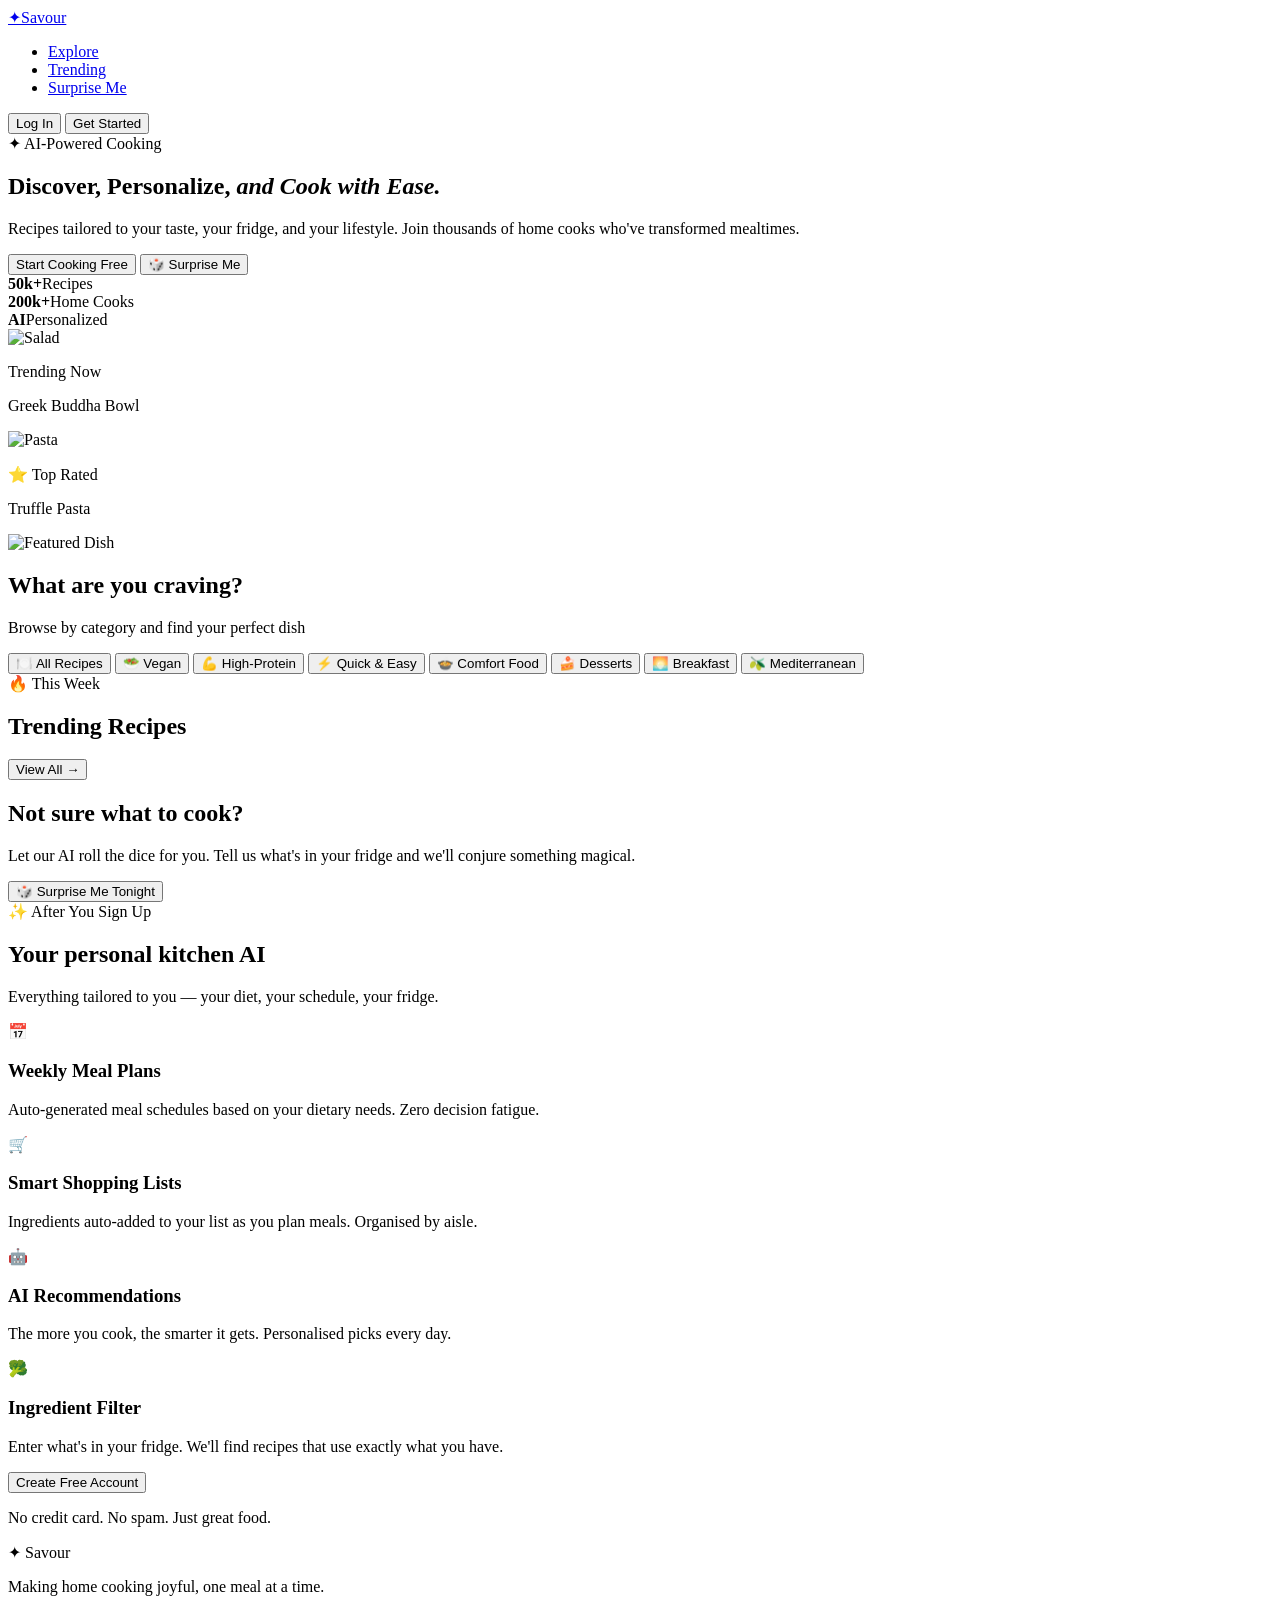
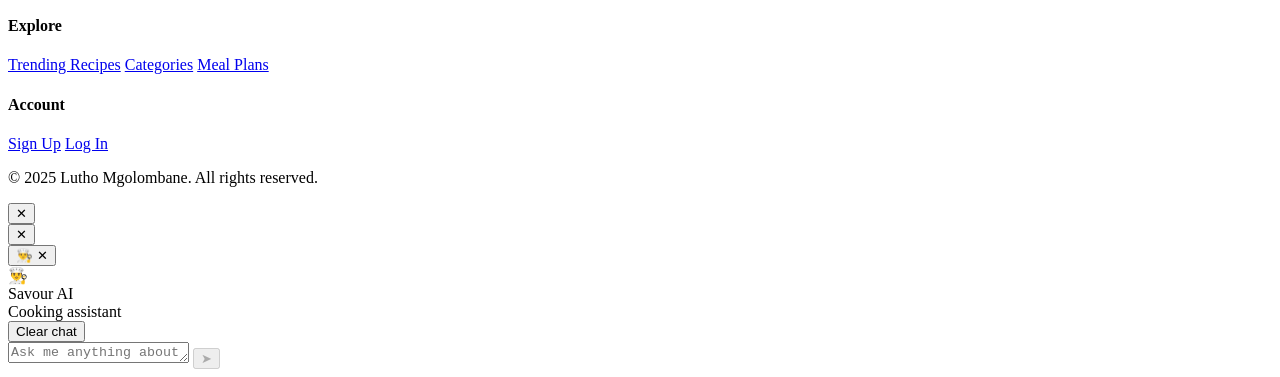
==== index.html @ 3aca1711 "init boilerplate for recipe app" ====
<!DOCTYPE html>
<html lang="en">
<head>
  <meta charset="UTF-8" />
  <meta name="viewport" content="width=device-width, initial-scale=1.0"/>
  <title>Savour — Discover, Personalize & Cook</title>

  <!--
    LOAD ORDER — CSS
    Rule: most general → most specific.
    base.css has variables & reset that EVERYTHING else depends on.
    If layout.css loaded before base.css, the var(--cream) references
    wouldn't resolve and the whole design would collapse.
  -->
  <link rel="stylesheet" href="css/base.css" />
  <link rel="stylesheet" href="css/layout.css" />
  <link rel="stylesheet" href="css/components.css" />
  <link rel="stylesheet" href="css/modal.css" />
  <link rel="stylesheet" href="css/chat.css" />
  <link href="https://fonts.googleapis.com/css2?family=Playfair+Display:ital,wght@0,400;0,700;1,400&family=DM+Sans:wght@300;400;500;600&display=swap" rel="stylesheet"/>
</head>
<body>

  <!-- navbar.js owns all behaviour for this block -->
  <nav class="navbar" id="navbar">
    <div class="nav-inner">
      <a href="#" class="logo"><span class="logo-icon">✦</span>Savour</a>
      <ul class="nav-links">
        <li><a href="#categories">Explore</a></li>
        <li><a href="#trending">Trending</a></li>
        <li><a href="#surprise">Surprise Me</a></li>
      </ul>
      <div class="nav-actions">
        <button class="btn-ghost" id="navLoginBtn">Log In</button>
        <button class="btn-primary" id="navSignupBtn">Get Started</button>
      </div>
    </div>
  </nav>

  <!-- Static HTML — app.js wires the button IDs -->
  <section class="hero">
    <div class="hero-content">
      <div class="hero-badge">✦ AI-Powered Cooking</div>
      <h1 class="hero-title">
        Discover, Personalize,
        <em>and Cook with Ease.</em>
      </h1>
      <p class="hero-subtitle">
        Recipes tailored to your taste, your fridge, and your lifestyle.
        Join thousands of home cooks who've transformed mealtimes.
      </p>
      <div class="hero-actions">
        <button class="btn-primary btn-large" id="heroSignupBtn">Start Cooking Free</button>
        <button class="btn-ghost btn-large" id="heroSurpriseBtn">
          <span class="btn-icon">🎲</span> Surprise Me
        </button>
      </div>
      <div class="hero-stats">
        <div class="stat"><strong>50k+</strong><span>Recipes</span></div>
        <div class="stat-divider"></div>
        <div class="stat"><strong>200k+</strong><span>Home Cooks</span></div>
        <div class="stat-divider"></div>
        <div class="stat"><strong>AI</strong><span>Personalized</span></div>
      </div>
    </div>
    <div class="hero-image-panel">
      <div class="floating-card card-1">
        <img src="https://images.unsplash.com/photo-1546069901-ba9599a7e63c?w=120&q=80" alt="Salad"/>
        <div><p class="card-label">Trending Now</p><p class="card-name">Greek Buddha Bowl</p></div>
      </div>
      <div class="floating-card card-2">
        <img src="https://images.unsplash.com/photo-1565958011703-44f9829ba187?w=120&q=80" alt="Pasta"/>
        <div><p class="card-label">⭐ Top Rated</p><p class="card-name">Truffle Pasta</p></div>
      </div>
      <div class="hero-main-img">
        <img src="https://images.unsplash.com/photo-1504674900247-0877df9cc836?w=600&q=80" alt="Featured Dish"/>
      </div>
    </div>
  </section>

  <!--
    CATEGORIES
    Pills are static HTML — recipes.js reads data-category
    and handles the active state + filtering.
  -->
  <section class="categories" id="categories">
    <div class="container">
      <div class="section-header">
        <h2>What are you craving?</h2>
        <p>Browse by category and find your perfect dish</p>
      </div>
      <div class="category-grid">
        <button class="category-pill active" data-category="all"><span class="cat-icon">🍽️</span> All Recipes</button>
        <button class="category-pill" data-category="vegan"><span class="cat-icon">🥗</span> Vegan</button>
        <button class="category-pill" data-category="high-protein"><span class="cat-icon">💪</span> High-Protein</button>
        <button class="category-pill" data-category="quick"><span class="cat-icon">⚡</span> Quick & Easy</button>
        <button class="category-pill" data-category="comfort"><span class="cat-icon">🍲</span> Comfort Food</button>
        <button class="category-pill" data-category="dessert"><span class="cat-icon">🍰</span> Desserts</button>
        <button class="category-pill" data-category="breakfast"><span class="cat-icon">🌅</span> Breakfast</button>
        <button class="category-pill" data-category="mediterranean"><span class="cat-icon">🫒</span> Mediterranean</button>
      </div>
    </div>
  </section>

  <!--
    RECIPE GRID — empty container, recipes.js fills it.
    HTML provides the "slot". JS provides the content.
    This separation means you can swap the data source
    (mock → API) without touching the HTML at all.
  -->
  <section class="trending" id="trending">
    <div class="container">
      <div class="section-header">
        <div>
          <span class="section-label">🔥 This Week</span>
          <h2>Trending Recipes</h2>
        </div>
        <button class="btn-ghost" id="viewAllBtn">View All →</button>
      </div>
      <div class="recipe-grid" id="recipeGrid"></div>
    </div>
  </section>

  <!-- surprise.js owns this section -->
  <section class="surprise-section" id="surprise">
    <div class="surprise-inner">
      <div class="surprise-content">
        <h2>Not sure what to cook?</h2>
        <p>Let our AI roll the dice for you. Tell us what's in your fridge and we'll conjure something magical.</p>
        <button class="btn-primary btn-large" id="surpriseMeBtn">🎲 Surprise Me Tonight</button>
      </div>
      <div class="surprise-result" id="surpriseResult" style="display:none;">
        <div class="surprise-card" id="surpriseCard"></div>
      </div>
    </div>
  </section>

  <!-- Static content — no JS needed -->
  <section class="features-teaser">
    <div class="container">
      <div class="section-header centered">
        <span class="section-label">✨ After You Sign Up</span>
        <h2>Your personal kitchen AI</h2>
        <p>Everything tailored to you — your diet, your schedule, your fridge.</p>
      </div>
      <div class="features-grid">
        <div class="feature-card">
          <div class="feature-icon">📅</div>
          <h3>Weekly Meal Plans</h3>
          <p>Auto-generated meal schedules based on your dietary needs. Zero decision fatigue.</p>
        </div>
        <div class="feature-card">
          <div class="feature-icon">🛒</div>
          <h3>Smart Shopping Lists</h3>
          <p>Ingredients auto-added to your list as you plan meals. Organised by aisle.</p>
        </div>
        <div class="feature-card">
          <div class="feature-icon">🤖</div>
          <h3>AI Recommendations</h3>
          <p>The more you cook, the smarter it gets. Personalised picks every day.</p>
        </div>
        <div class="feature-card">
          <div class="feature-icon">🥦</div>
          <h3>Ingredient Filter</h3>
          <p>Enter what's in your fridge. We'll find recipes that use exactly what you have.</p>
        </div>
      </div>
      <div class="teaser-cta">
        <button class="btn-primary btn-large" id="teaserSignupBtn">Create Free Account</button>
        <p class="cta-subtext">No credit card. No spam. Just great food.</p>
      </div>
    </div>
  </section>

  

  <footer class="footer">
    <div class="container">
      <div class="footer-inner">
        <div class="footer-brand">
          <span class="logo">✦ Savour</span>
          <p>Making home cooking joyful, one meal at a time.</p>
        </div>
        <div class="footer-links">
          <h4>Explore</h4>
          <a href="#">Trending Recipes</a>
          <a href="#">Categories</a>
          <a href="#">Meal Plans</a>
        </div>
        <div class="footer-links">
          <h4>Account</h4>
          <a href="#" id="footerSignupBtn">Sign Up</a>
          <a href="#" id="footerLoginBtn">Log In</a>
        </div>
      </div>
      <div class="footer-bottom">
        <p>© 2025 Lutho Mgolombane. All rights reserved.</p>
      </div>
    </div>
  </footer>

  <!-- Modal shells — modal.js injects content into these -->
  <div class="modal-overlay" id="modalOverlay">
    <div class="modal" id="modal">
      <button class="modal-close" id="modalCloseBtn">✕</button>
      <div id="modalContent"></div>
    </div>
  </div>

  <div class="modal-overlay" id="recipeModalOverlay">
    <div class="modal modal-wide" id="recipeModal">
      <button class="modal-close" id="recipeModalCloseBtn">✕</button>
      <div id="recipeModalContent"></div>
    </div>
  </div>

  <!-- =============================================
    CHAT WIDGET
    Sits outside all sections — it's a floating
    overlay like the modals, not part of the page flow.
    Shell only — chat.js controls all behaviour.
  ============================================= -->
  <button class="chat-trigger" id="chatTrigger" aria-label="Open cooking assistant">
    <span class="icon-open">👨‍🍳</span>
    <span class="icon-close">✕</span>
    <span class="chat-dot"></span>
  </button>

  <div class="chat-panel" id="chatPanel" role="dialog" aria-label="Cooking assistant">
    <div class="chat-header">
      <div class="chat-avatar">👨‍🍳</div>
      <div class="chat-header-info">
        <div class="chat-header-name">Savour AI</div>
        <div class="chat-header-status">Cooking assistant</div>
      </div>
      <button class="chat-clear-btn" id="chatClearBtn">Clear chat</button>
    </div>
    <div class="chat-messages" id="chatMessages"></div>
    <div class="chat-suggestions" id="chatSuggestions"></div>
    <div class="chat-input-area">
      <textarea
        class="chat-input"
        id="chatInput"
        placeholder="Ask me anything about cooking..."
        rows="1"
        aria-label="Message input"
      ></textarea>
      <button class="chat-send-btn" id="chatSendBtn" aria-label="Send message" disabled>➤</button>
    </div>
  </div>

  <!--
    JS LOAD ORDER — read this carefully.

    data.js    → RECIPES array. No dependencies.
    state.js   → AppState object. No dependencies.
    recipes.js → needs RECIPES + AppState
    modal.js   → needs AppState
    surprise.js → needs RECIPES
    navbar.js  → no shared dependencies
    app.js     → calls .init() on ALL of the above. Must be LAST.

    Breaking this order = "X is not defined" errors.
    This is what Webpack/Vite solve automatically with ES Modules.
    We do it manually here so you understand the WHY.
  -->
  <script src="js/data.js"></script>
  <script src="js/state.js"></script>
  <script src="js/recipes.js"></script>
  <script src="js/modal.js"></script>
  <script src="js/surprise.js"></script>
  <script src="js/navbar.js"></script>
  <script src="js/app.js"></script>
  <script src="js/chat.js"></script>

</body>
</html>
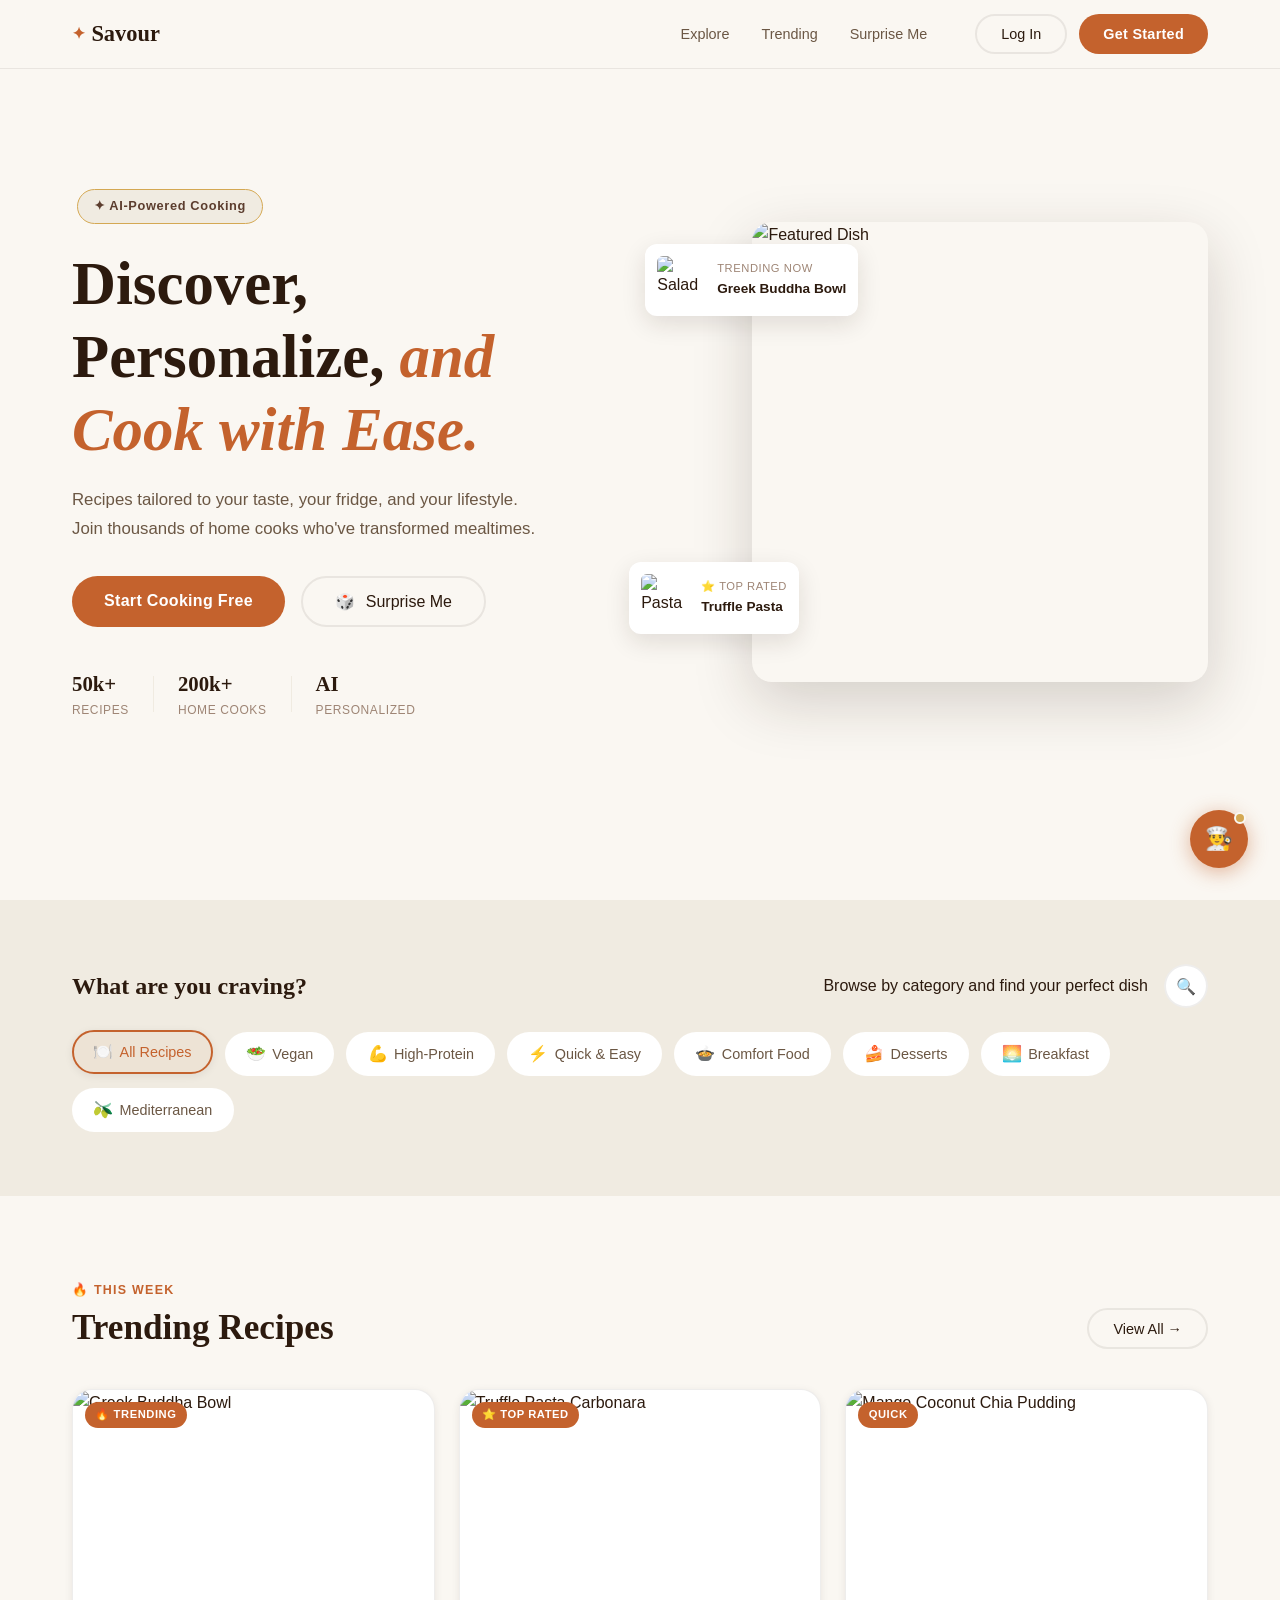
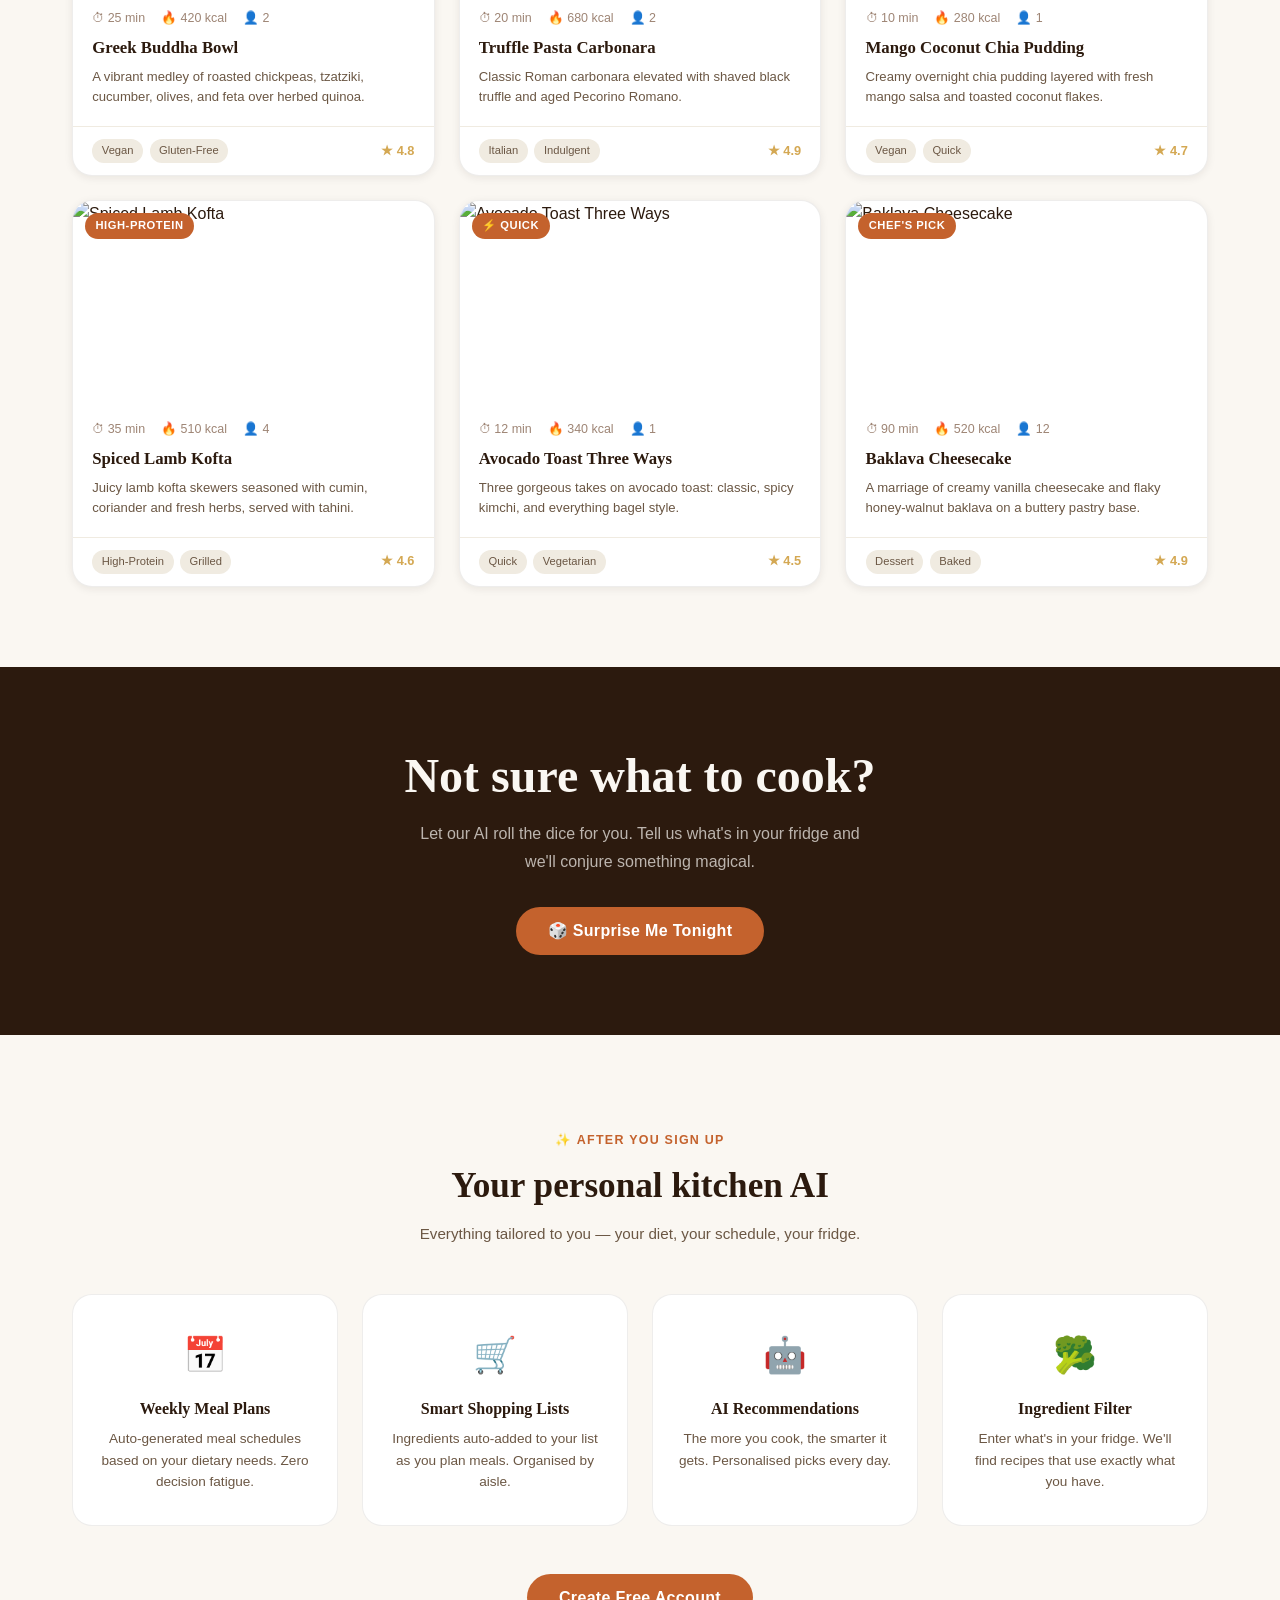
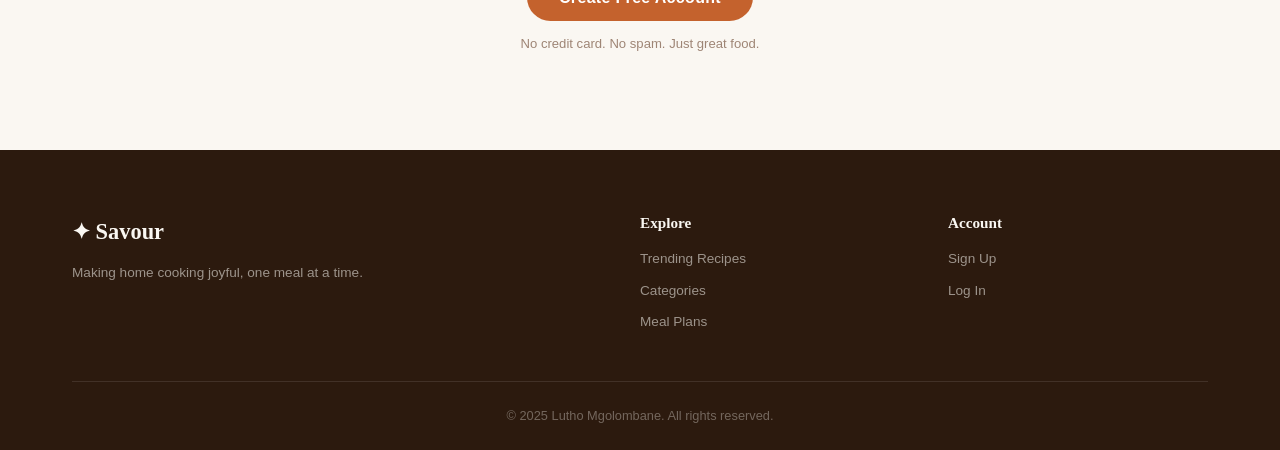
==== commit 8248ffde: "add search button Co-authored-by: Copilot <copilot@github.com>" ====
--- a/index.html
+++ b/index.html
@@ -8,7 +8,19 @@
   <!--
     LOAD ORDER — CSS
     Rule: most general → most specific.
-    base.css has variables & reset that EVERYTHING else depends on.
+    base.css has variables & reset that EVERYTHINGdiv class="search-widget" id="searchWidget">
+            <button class="search-trigger" id="searchTrigger" aria-label="Open search">🔍</button>
+            <div class="search-bar">
+              <input
+                type="text"
+                class="search-input"
+                id="searchInput"
+                placeholder="Search recipes or ingredients..."
+                aria-label="Search recipes"
+              />
+              <button class="search-close" id="searchClose" aria-label="Close search">✕</button>
+            </div>
+          </div> else depends on.
     If layout.css loaded before base.css, the var(--cream) references
     wouldn't resolve and the whole design would collapse.
   -->
@@ -84,11 +96,28 @@
     and handles the active state + filtering.
   -->
   <section class="categories" id="categories">
-    <div class="container">
-      <div class="section-header">
+      <div class="container">
+      <div class="categories-header">
         <h2>What are you craving?</h2>
-        <p>Browse by category and find your perfect dish</p>
-      </div>
+        <div class="categories-header-bottom">
+          <p>Browse by category and find your perfect dish</p>
+          <div class="search-widget" id="searchWidget">
+            <button class="search-trigger" id="searchTrigger" aria-label="Open search">🔍</button>
+            <div class="search-bar">
+              <input
+                type="text"
+                class="search-input"
+                id="searchInput"
+                placeholder="Search recipes or ingredients..."
+                aria-label="Search recipes"
+              />
+              <button class="search-close" id="searchClose" aria-label="Close search">✕</button>
+            </div>
+          </div>
+        </div>
+      </div>
+
+
       <div class="category-grid">
         <button class="category-pill active" data-category="all"><span class="cat-icon">🍽️</span> All Recipes</button>
         <button class="category-pill" data-category="vegan"><span class="cat-icon">🥗</span> Vegan</button>
@@ -270,8 +299,8 @@
   <script src="js/modal.js"></script>
   <script src="js/surprise.js"></script>
   <script src="js/navbar.js"></script>
+  <script src="js/chat.js"></script>
   <script src="js/app.js"></script>
-  <script src="js/chat.js"></script>
 
 </body>
 </html>
--- a/css/base.css
+++ b/css/base.css
@@ -0,0 +1,212 @@
+/*
+  base.css
+  --------
+  WHAT BELONGS HERE: Things with zero layout knowledge.
+  This file answers: "What does the site look like at the
+  atom level?" — colours, fonts, spacing scale, buttons.
+
+  WHAT DOES NOT BELONG HERE: Anything that knows about
+  sections, grids, or page structure. That lives in layout.css.
+
+  WHY THIS MATTERS: If a designer changes the brand colour,
+  they touch ONE file — this one. Nothing else.
+*/
+
+/* ---- DESIGN TOKENS ---- */
+:root {
+  /* Colours */
+  --cream:              #FAF7F2;
+  --cream-dark:         #F0EBE1;
+  --brown-deep:         #2C1A0E;
+  --brown-mid:          #5C3D2E;
+  --olive:              #4A5240;
+  --olive-light:        #7A8C6E;
+  --terracotta:         #C4622D;
+  --terracotta-light:   #E8845A;
+  --gold:               #D4A853;
+  --white:              #FFFFFF;
+
+  /* Semantic colour aliases — use these in components,
+     not the raw values above. This way if --cream changes,
+     all backgrounds update automatically. */
+  --color-bg:           var(--cream);
+  --color-bg-raised:    var(--white);
+  --color-bg-sunken:    var(--cream-dark);
+  --color-text:         var(--brown-deep);
+  --color-text-secondary: #6B5744;
+  --color-text-muted:   #9E8575;
+  --color-accent:       var(--terracotta);
+  --color-accent-hover: var(--terracotta-light);
+  --color-border:       rgba(44,26,14,0.08);
+
+  /* Typography */
+  --font-display: 'Playfair Display', Georgia, serif;
+  --font-body:    'DM Sans', sans-serif;
+
+  /* Spacing scale — use multiples of 4px */
+  --space-1:  4px;
+  --space-2:  8px;
+  --space-3:  12px;
+  --space-4:  16px;
+  --space-5:  20px;
+  --space-6:  24px;
+  --space-8:  32px;
+  --space-10: 40px;
+  --space-12: 48px;
+  --space-16: 64px;
+
+  /* Border radius */
+  --radius-sm:  6px;
+  --radius-md:  12px;
+  --radius-lg:  20px;
+  --radius-xl:  32px;
+
+  /* Shadows */
+  --shadow-sm:  0 2px 8px rgba(44,26,14,0.08);
+  --shadow-md:  0 8px 24px rgba(44,26,14,0.12);
+  --shadow-lg:  0 20px 60px rgba(44,26,14,0.18);
+
+  /* Transitions */
+  --transition: all 0.3s cubic-bezier(0.4, 0, 0.2, 1);
+
+  /* Layout */
+  --max-width: 1200px;
+  --nav-height: 68px;
+}
+
+/* ---- RESET ----
+   Why? Browsers have different default styles.
+   A reset makes our baseline consistent everywhere.
+   We use a minimal reset — not a nuclear wipe —
+   because some defaults (like <strong> being bold) are fine. */
+*, *::before, *::after {
+  box-sizing: border-box;
+  margin: 0;
+  padding: 0;
+}
+
+html { scroll-behavior: smooth; }
+
+body {
+  font-family: var(--font-body);
+  background: var(--color-bg);
+  color: var(--color-text);
+  line-height: 1.6;
+  overflow-x: hidden;
+}
+
+img { display: block; max-width: 100%; }
+ul  { list-style: none; }
+a   { text-decoration: none; color: inherit; }
+button { cursor: pointer; }
+
+/* ---- TYPOGRAPHY ----
+   We define heading sizes once here.
+   No component should hard-code font-size for headings. */
+h1, h2, h3, h4 {
+  font-family: var(--font-display);
+  line-height: 1.2;
+  color: var(--color-text);
+}
+
+/* ---- SHARED UTILITY CLASSES ---- */
+.container {
+  max-width: var(--max-width);
+  margin: 0 auto;
+  padding: 0 2rem;
+}
+
+/* ---- BUTTONS ----
+   Two variants: primary (dominant CTA) and ghost (secondary).
+   Never put two primary buttons side by side — one must lead.
+   btn-large is a SIZE modifier, not a variant. */
+.btn-primary {
+  background: var(--color-accent);
+  color: var(--white);
+  border: none;
+  border-radius: var(--radius-xl);
+  padding: 0.65rem 1.5rem;
+  font-family: var(--font-body);
+  font-size: 0.9rem;
+  font-weight: 600;
+  transition: var(--transition);
+  letter-spacing: 0.02em;
+}
+
+.btn-primary:hover {
+  background: var(--color-accent-hover);
+  transform: translateY(-2px);
+  box-shadow: 0 8px 20px rgba(196,98,45,0.35);
+}
+
+.btn-ghost {
+  background: transparent;
+  color: var(--color-text);
+  border: 2px solid var(--color-border);
+  border-radius: var(--radius-xl);
+  padding: 0.65rem 1.5rem;
+  font-family: var(--font-body);
+  font-size: 0.9rem;
+  font-weight: 500;
+  transition: var(--transition);
+}
+
+.btn-ghost:hover {
+  border-color: var(--color-accent);
+  color: var(--color-accent);
+  background: rgba(196,98,45,0.05);
+}
+
+.btn-large {
+  padding: 0.9rem 2rem;
+  font-size: 1rem;
+}
+
+.btn-icon { margin-right: 0.4rem; }
+
+/* ---- SECTION HEADER — shared across sections ---- */
+.section-header {
+  display: flex;
+  align-items: flex-end;
+  justify-content: space-between;
+  margin-bottom: 2.5rem;
+}
+
+.section-header.centered {
+  flex-direction: column;
+  align-items: center;
+  text-align: center;
+  gap: 0.5rem;
+}
+
+.section-header h2 {
+  font-size: clamp(1.6rem, 3vw, 2.2rem);
+  color: var(--brown-deep);
+}
+
+.section-header p {
+  color: var(--color-text-secondary);
+  font-size: 0.95rem;
+  margin-top: 0.4rem;
+}
+
+.section-label {
+  display: inline-block;
+  font-size: 0.78rem;
+  font-weight: 600;
+  letter-spacing: 0.1em;
+  text-transform: uppercase;
+  color: var(--color-accent);
+  margin-bottom: 0.4rem;
+}
+
+/* ---- ANIMATIONS ---- */
+@keyframes fadeSlideUp {
+  from { opacity: 0; transform: translateY(20px); }
+  to   { opacity: 1; transform: translateY(0); }
+}
+
+@keyframes float {
+  0%, 100% { transform: translateY(0); }
+  50%       { transform: translateY(-8px); }
+}
--- a/css/layout.css
+++ b/css/layout.css
@@ -0,0 +1,292 @@
+/*
+  layout.css
+  ----------
+  WHAT BELONGS HERE: How sections sit on the page.
+  Positioning, grid structure, spacing between sections,
+  navbar, hero, footer — the skeleton of the page.
+
+  WHAT DOES NOT BELONG HERE: Individual component styles
+  (recipe cards, pills, feature cards). Those live in components.css.
+
+  ANALOGY: If base.css is the paint and furniture,
+  layout.css is the architecture — walls and rooms.
+*/
+
+/* ---- NAVBAR ---- */
+.navbar {
+  position: fixed;
+  top: 0; left: 0; right: 0;
+  z-index: 100;
+  background: rgba(250,247,242,0.92);
+  backdrop-filter: blur(12px);
+  -webkit-backdrop-filter: blur(12px);
+  border-bottom: 1px solid var(--color-border);
+  transition: var(--transition);
+}
+
+.navbar.scrolled {
+  box-shadow: var(--shadow-sm);
+}
+
+.nav-inner {
+  max-width: var(--max-width);
+  margin: 0 auto;
+  padding: 0 2rem;
+  height: var(--nav-height);
+  display: flex;
+  align-items: center;
+  gap: 2rem;
+}
+
+.logo {
+  font-family: var(--font-display);
+  font-size: 1.4rem;
+  font-weight: 700;
+  color: var(--brown-deep);
+  display: flex;
+  align-items: center;
+  gap: 0.4rem;
+}
+
+.logo-icon { color: var(--color-accent); font-size: 1rem; }
+
+.nav-links {
+  display: flex;
+  gap: 2rem;
+  margin-left: auto;
+}
+
+.nav-links a {
+  font-size: 0.9rem;
+  font-weight: 500;
+  color: var(--color-text-secondary);
+  transition: var(--transition);
+}
+
+.nav-links a:hover { color: var(--color-accent); }
+
+.nav-actions {
+  display: flex;
+  gap: 0.75rem;
+  margin-left: 1rem;
+}
+
+/* ---- HERO ---- */
+.hero {
+  min-height: 100vh;
+  padding-top: var(--nav-height);
+  display: grid;
+  grid-template-columns: 1fr 1fr;
+  align-items: center;
+  gap: 4rem;
+  max-width: var(--max-width);
+  margin: 0 auto;
+  padding-left: 2rem;
+  padding-right: 2rem;
+  padding-bottom: 4rem;
+}
+
+.hero-badge {
+  display: inline-flex;
+  align-items: center;
+  margin: 5px;
+  gap: 0.4rem;
+  background: var(--cream-dark);
+  border: 1px solid var(--gold);
+  color: var(--brown-mid);
+  padding: 0.4rem 1rem;
+  border-radius: var(--radius-xl);
+  font-size: 0.8rem;
+  font-weight: 600;
+  letter-spacing: 0.05em;
+  margin-bottom: 1.5rem;
+  animation: fadeSlideUp 0.6s ease forwards;
+}
+
+.hero-title {
+  font-size: clamp(2.2rem, 5vw, 3.8rem);
+  color: var(--brown-deep);
+  margin-bottom: 1.2rem;
+  animation: fadeSlideUp 0.7s ease forwards;
+}
+
+.hero-title em {
+  font-style: italic;
+  color: var(--color-accent);
+}
+
+.hero-subtitle {
+  font-size: 1.05rem;
+  color: var(--color-text-secondary);
+  line-height: 1.7;
+  max-width: 480px;
+  margin-bottom: 2rem;
+  animation: fadeSlideUp 0.8s ease forwards;
+}
+
+.hero-actions {
+  display: flex;
+  gap: 1rem;
+  flex-wrap: wrap;
+  margin-bottom: 2.5rem;
+  animation: fadeSlideUp 0.9s ease forwards;
+}
+
+.hero-stats {
+  display: flex;
+  align-items: center;
+  gap: 1.5rem;
+  animation: fadeSlideUp 1s ease forwards;
+}
+
+.stat { display: flex; flex-direction: column; }
+.stat strong {
+  font-size: 1.3rem;
+  font-weight: 700;
+  font-family: var(--font-display);
+  color: var(--brown-deep);
+}
+.stat span {
+  font-size: 0.75rem;
+  color: var(--color-text-muted);
+  text-transform: uppercase;
+  letter-spacing: 0.05em;
+}
+.stat-divider { width: 1px; height: 36px; background: var(--cream-dark); }
+
+/* ---- HERO IMAGE PANEL ---- */
+.hero-image-panel {
+  position: relative;
+  height: 520px;
+  animation: fadeSlideUp 0.8s ease forwards;
+}
+
+.hero-main-img {
+  position: absolute;
+  right: 0; top: 50%;
+  transform: translateY(-50%);
+  width: 85%;
+  height: 460px;
+  border-radius: var(--radius-lg);
+  overflow: hidden;
+  box-shadow: var(--shadow-lg);
+}
+
+.hero-main-img img {
+  width: 100%; height: 100%;
+  object-fit: cover;
+  transition: transform 0.6s ease;
+}
+
+.hero-main-img:hover img { transform: scale(1.03); }
+
+.floating-card {
+  position: absolute;
+  z-index: 10;
+  background: var(--white);
+  border-radius: var(--radius-md);
+  padding: 0.75rem;
+  display: flex;
+  align-items: center;
+  gap: 0.75rem;
+  box-shadow: var(--shadow-md);
+}
+
+.floating-card img { width: 48px; height: 48px; border-radius: var(--radius-sm); object-fit: cover; }
+.card-label { font-size: 0.7rem; color: var(--color-text-muted); text-transform: uppercase; letter-spacing: 0.05em; }
+.card-name  { font-size: 0.85rem; font-weight: 600; color: var(--brown-deep); }
+
+.card-1 { top: 10%; left: -5%; animation: float 4s ease-in-out infinite; }
+.card-2 { bottom: 15%; left: -8%; animation: float 4s ease-in-out infinite; animation-delay: 1.5s; }
+
+/* ---- CATEGORIES SECTION ---- */
+.categories {
+  background: var(--color-bg-sunken);
+  padding: 4rem 0;
+}
+
+/* ---- TRENDING SECTION ---- */
+.trending { padding: 5rem 0; }
+
+/* ---- SURPRISE SECTION ---- */
+.surprise-section {
+  background: var(--brown-deep);
+  padding: 5rem 2rem;
+}
+
+.surprise-inner {
+  max-width: var(--max-width);
+  margin: 0 auto;
+  display: flex;
+  align-items: center;
+  gap: 4rem;
+}
+
+.surprise-content { flex: 1; }
+
+.surprise-content h2 {
+  font-size: clamp(2rem, 4vw, 3rem);
+  color: var(--cream);
+  margin-bottom: 1rem;
+}
+
+.surprise-content p {
+  color: rgba(250,247,242,0.7);
+  font-size: 1rem;
+  line-height: 1.7;
+  max-width: 440px;
+  margin-bottom: 2rem;
+}
+
+.surprise-result { flex: 1; }
+
+/* ---- FEATURES TEASER SECTION ---- */
+.features-teaser { padding: 6rem 0; background: var(--color-bg); }
+
+.teaser-cta { text-align: center; }
+.cta-subtext { font-size: 0.82rem; color: var(--color-text-muted); margin-top: 0.75rem; }
+
+/* ---- FOOTER ---- */
+.footer {
+  background: var(--brown-deep);
+  padding: 4rem 0 0;
+  color: var(--cream);
+}
+
+.footer-inner {
+  display: grid;
+  grid-template-columns: 2fr 1fr 1fr;
+  gap: 3rem;
+  padding-bottom: 3rem;
+  border-bottom: 1px solid rgba(255,255,255,0.1);
+}
+
+.footer-brand .logo { color: var(--cream); margin-bottom: 0.75rem; display: inline-block; }
+.footer-brand p { font-size: 0.85rem; color: rgba(250,247,242,0.55); line-height: 1.6; }
+
+.footer-links { display: flex; flex-direction: column; gap: 0.6rem; }
+.footer-links h4 { font-size: 0.95rem; margin-bottom: 0.4rem; color: var(--cream); }
+.footer-links a { font-size: 0.85rem; color: rgba(250,247,242,0.55); transition: var(--transition); }
+.footer-links a:hover { color: var(--terracotta-light); }
+
+.footer-bottom { padding: 1.5rem 0; text-align: center; }
+.footer-bottom p { font-size: 0.8rem; color: rgba(250,247,242,0.35); }
+
+/* ---- RESPONSIVE ---- */
+@media (max-width: 1024px) {
+  .hero { grid-template-columns: 1fr; min-height: auto; padding-top: 120px; }
+  .hero-image-panel { height: 360px; }
+  .surprise-inner { flex-direction: column; gap: 2rem; }
+  .footer-inner { grid-template-columns: 1fr 1fr; }
+}
+
+@media (max-width: 768px) {
+  .nav-links { display: none; }
+  .hero-actions { flex-direction: column; }
+  .footer-inner { grid-template-columns: 1fr; gap: 2rem; }
+  .section-header { flex-direction: column; align-items: flex-start; gap: 1rem; }
+}
+
+@media (max-width: 480px) {
+  .hero-title { font-size: 2rem; }
+}
--- a/css/components.css
+++ b/css/components.css
@@ -0,0 +1,398 @@
+/*
+  components.css
+  --------------
+  WHAT BELONGS HERE: Self-contained UI pieces that could
+  theoretically be lifted out and used anywhere on the site.
+
+  A recipe card doesn't care what section it's in.
+  A category pill doesn't care what page it lives on.
+  That independence is what makes something a "component."
+
+  RULE OF THUMB: If you can describe it as a noun
+  ("a card", "a pill", "a badge") — it's a component.
+  If you describe it as a place ("the hero", "the footer") — 
+  it belongs in layout.css.
+*/
+
+/* ---- CATEGORY PILLS ---- */
+.categories-header {
+  display: flex;
+  justify-content: space-between; 
+  align-items: center;
+  margin-bottom: 1.5rem;
+}
+
+.categories-header-bottom {
+  margin-left: auto;
+  display: flex;
+  align-items: center;
+  gap: 1rem;
+}
+
+.category-grid {
+  display: flex;
+  flex-wrap: wrap;
+  gap: 0.75rem;
+}
+
+.category-pill {
+  background: var(--color-bg-raised);
+  border: 2px solid transparent;
+  border-radius: var(--radius-xl);
+  padding: 0.65rem 1.2rem;
+  font-family: var(--font-body);
+  font-size: 0.9rem;
+  font-weight: 500;
+  color: var(--color-text-secondary);
+  transition: var(--transition);
+  display: flex;
+  align-items: center;
+  gap: 0.4rem;
+}
+
+.category-pill:hover,
+.category-pill.active {
+  border-color: var(--color-accent);
+  color: var(--color-accent);
+  background: rgba(196,98,45,0.06);
+  transform: translateY(-2px);
+  box-shadow: var(--shadow-sm);
+}
+
+.cat-icon { font-size: 1rem; }
+
+/* ---- SEARCH WIDGET WRAPPER ----
+   This is what expands. Width transitions from 44px to 280px.
+   overflow:hidden clips the input while it's animating in. */
+.search-widget {
+  position: relative;
+  display: flex;
+  align-items: center;
+  width: 44px;
+  height: 44px;
+  flex-shrink: 0;
+  transition: width 0.35s cubic-bezier(0.4, 0, 0.2, 1);
+  overflow: hidden;
+  border-radius: var(--radius-xl);
+}
+ 
+.search-widget.is-open {
+  width: 280px;
+}
+ 
+/* ---- TRIGGER BUTTON (the circle) ---- */
+.search-trigger {
+  position: absolute;
+  left: 0;
+  width: 44px;
+  height: 44px;
+  border-radius: 50%;
+  border: 2px solid var(--color-border);
+  background: var(--color-bg-raised);
+  font-size: 1rem;
+  display: flex;
+  align-items: center;
+  justify-content: center;
+  cursor: pointer;
+  transition: var(--transition);
+  flex-shrink: 0;
+  z-index: 2;
+ 
+  /* Visible by default */
+  opacity: 1;
+  pointer-events: all;
+}
+ 
+.search-trigger:hover {
+  border-color: var(--color-accent);
+  background: rgba(196,98,45,0.06);
+  transform: scale(1.05);
+}
+ 
+/* When open — hide the trigger icon so it doesn't overlap the input */
+.search-widget.is-open .search-trigger {
+  opacity: 0;
+  pointer-events: none;
+}
+ 
+/* ---- SEARCH BAR (input + close button) ---- */
+.search-bar {
+  position: absolute;
+  left: 0; right: 0;
+  display: flex;
+  align-items: center;
+  background: var(--color-bg-raised);
+  border: 2px solid var(--color-accent);
+  border-radius: var(--radius-xl);
+  padding: 0 0.5rem 0 1rem;
+  height: 44px;
+ 
+  /* Hidden by default — fades in when .is-open is added */
+  opacity: 0;
+  pointer-events: none;
+  transition: opacity 0.2s ease 0s; /* no delay on hide */
+}
+ 
+.search-widget.is-open .search-bar {
+  opacity: 1;
+  pointer-events: all;
+  transition: opacity 0.2s ease 0.2s; /* 0.2s delay — waits for width to expand first */
+}
+ 
+.search-input {
+  flex: 1;
+  border: none;
+  outline: none;
+  background: transparent;
+  font-family: var(--font-body);
+  font-size: 0.875rem;
+  color: var(--color-text);
+  min-width: 0; /* prevents flex overflow */
+}
+ 
+.search-input::placeholder { color: var(--color-text-muted); }
+ 
+/* ---- CLOSE BUTTON inside the search bar ---- */
+.search-close {
+  width: 28px;
+  height: 28px;
+  border-radius: 50%;
+  border: none;
+  background: var(--cream-dark);
+  color: var(--color-text-secondary);
+  font-size: 0.75rem;
+  display: flex;
+  align-items: center;
+  justify-content: center;
+  cursor: pointer;
+  transition: var(--transition);
+  flex-shrink: 0;
+}
+ 
+.search-close:hover {
+  background: var(--color-accent);
+  color: var(--white);
+}
+ 
+/* ---- NO RESULTS MESSAGE ---- */
+.search-no-results {
+  grid-column: 1 / -1;
+  text-align: center;
+  padding: 3rem;
+  color: var(--color-text-muted);
+}
+ 
+.search-no-results p:first-child {
+  font-size: 2rem;
+  margin-bottom: 0.5rem;
+}
+ 
+.search-no-results p:last-child {
+  font-size: 0.9rem;
+}
+ 
+/* ---- RESPONSIVE ---- */
+@media (max-width: 768px) {
+  .search-widget.is-open { width: 220px; }
+}
+ 
+@media (max-width: 480px) {
+  .category-row { gap: 0.75rem; }
+  .search-widget.is-open { width: 180px; }
+}
+
+/* ---- RECIPE GRID ---- */
+.recipe-grid {
+  display: grid;
+  grid-template-columns: repeat(3, 1fr);
+  gap: 1.5rem;
+}
+
+/* ---- RECIPE CARD ----
+   Each card is fully self-contained.
+   It knows nothing about the grid it sits in.
+   That's intentional — loose coupling. */
+.recipe-card {
+  background: var(--color-bg-raised);
+  border-radius: var(--radius-lg);
+  overflow: hidden;
+  box-shadow: var(--shadow-sm);
+  border: 1px solid var(--color-border);
+  transition: var(--transition);
+}
+
+.recipe-card:hover {
+  transform: translateY(-6px);
+  box-shadow: var(--shadow-md);
+}
+
+.recipe-card-img {
+  position: relative;
+  height: 200px;
+  overflow: hidden;
+}
+
+.recipe-card-img img {
+  width: 100%; height: 100%;
+  object-fit: cover;
+  transition: transform 0.5s ease;
+}
+
+.recipe-card:hover .recipe-card-img img { transform: scale(1.06); }
+
+.recipe-badge {
+  position: absolute;
+  top: 0.75rem; left: 0.75rem;
+  background: var(--color-accent);
+  color: var(--white);
+  font-size: 0.7rem;
+  font-weight: 600;
+  padding: 0.25rem 0.65rem;
+  border-radius: var(--radius-xl);
+  letter-spacing: 0.05em;
+  text-transform: uppercase;
+}
+
+.recipe-card-body { padding: 1.2rem; }
+
+.recipe-card-meta {
+  display: flex;
+  gap: 1rem;
+  font-size: 0.78rem;
+  color: var(--color-text-muted);
+  margin-bottom: 0.5rem;
+}
+
+.recipe-card h3 {
+  font-size: 1.05rem;
+  color: var(--brown-deep);
+  margin-bottom: 0.5rem;
+  line-height: 1.3;
+}
+
+.recipe-card p {
+  font-size: 0.82rem;
+  color: var(--color-text-secondary);
+  line-height: 1.5;
+  display: -webkit-box;
+  /* -webkit-line-clamp: 2; */
+  -webkit-box-orient: vertical;
+  overflow: hidden;
+}
+
+.recipe-card-footer {
+  display: flex;
+  align-items: center;
+  justify-content: space-between;
+  padding: 0.75rem 1.2rem;
+  border-top: 1px solid var(--color-bg-sunken);
+}
+
+.recipe-tags { display: flex; gap: 0.4rem; flex-wrap: wrap; }
+
+.tag {
+  font-size: 0.7rem;
+  background: var(--color-bg-sunken);
+  color: var(--color-text-secondary);
+  padding: 0.2rem 0.6rem;
+  border-radius: var(--radius-xl);
+}
+
+.recipe-rating { font-size: 0.8rem; color: var(--gold); font-weight: 600; }
+
+/* ---- SURPRISE CARD ---- */
+.surprise-card {
+
+  background: rgba(255, 255, 255, 0.894);
+  border: 1px solid rgba(255,255,255,0.15);
+  border-radius: var(--radius-lg);
+  padding: 1.5rem;
+  color: var(--cream);
+  backdrop-filter: blur(10px);
+  animation: fadeSlideUp 0.4s ease forwards;
+}
+
+.surprise-content {
+  display: flex;
+  flex-direction: column;
+  align-items: center;
+  text-align: center;
+}
+
+.surprise-card img {
+  width: 100%;
+  height: 180px;
+  object-fit: cover;
+  border-radius: var(--radius-md);
+  margin-bottom: 1rem;
+}
+
+.surprise-card h3 { font-size: 1.3rem; margin-bottom: 0.4rem; }
+.surprise-card p  { font-size: 0.85rem; color:var(--olive); }
+
+/* ---- FEATURE CARDS ---- */
+.features-grid {
+  display: grid;
+  grid-template-columns: repeat(4, 1fr);
+  gap: 1.5rem;
+  margin: 3rem 0;
+}
+
+.feature-card {
+  background: var(--color-bg-raised);
+  border-radius: var(--radius-lg);
+  padding: 2rem 1.5rem;
+  text-align: center;
+  border: 1px solid var(--color-border);
+  transition: var(--transition);
+}
+
+.feature-card:hover {
+  transform: translateY(-4px);
+  box-shadow: var(--shadow-md);
+  border-color: var(--color-accent);
+}
+
+.feature-icon { font-size: 2.2rem; margin-bottom: 1rem; }
+.feature-card h3 { font-size: 1rem; color: var(--brown-deep); margin-bottom: 0.6rem; }
+.feature-card p  { font-size: 0.85rem; color: var(--color-text-secondary); line-height: 1.6; }
+
+/* ---- TOAST NOTIFICATION ----
+   JS creates and destroys this dynamically.
+   The styles live here so they're not buried in a JS string. */
+.toast {
+  position: fixed;
+  bottom: 2rem;
+  left: 50%;
+  transform: translateX(-50%) translateY(10px);
+  background: var(--brown-deep);
+  color: var(--cream);
+  padding: 0.9rem 1.8rem;
+  border-radius: var(--radius-xl);
+  font-size: 0.9rem;
+  font-family: var(--font-body);
+  z-index: 999;
+  box-shadow: var(--shadow-lg);
+  opacity: 0;
+  transition: all 0.3s ease;
+  white-space: nowrap;
+}
+
+.toast.show {
+  opacity: 1;
+  transform: translateX(-50%) translateY(0);
+}
+
+/* ---- RESPONSIVE ---- */
+@media (max-width: 1024px) {
+  .recipe-grid    { grid-template-columns: repeat(2, 1fr); }
+  .features-grid  { grid-template-columns: repeat(2, 1fr); }
+}
+
+@media (max-width: 768px) {
+  .recipe-grid { grid-template-columns: 1fr; }
+}
+
+@media (max-width: 480px) {
+  .features-grid { grid-template-columns: 1fr; }
+}
--- a/css/modal.css
+++ b/css/modal.css
@@ -0,0 +1,241 @@
+/*
+  modal.css
+  ---------
+  WHAT BELONGS HERE: Everything related to overlay modals.
+  Auth modal, recipe detail modal, form elements inside modals.
+
+  WHY ITS OWN FILE? Modals are a self-contained UI system
+  with their own overlay, animation, and internal form styles.
+  When you build the logged-in homepage in Phase 2, you'll
+  reuse this file unchanged. That's the payoff of isolation.
+*/
+
+/* ---- OVERLAY ---- */
+.modal-overlay {
+  position: fixed;
+  inset: 0;
+  background: rgba(44,26,14,0.6);
+  backdrop-filter: blur(4px);
+  z-index: 200;
+  display: flex;
+  align-items: center;
+  justify-content: center;
+  opacity: 0;
+  pointer-events: none;
+  transition: opacity 0.3s ease;
+}
+
+.modal-overlay.open {
+  opacity: 1;
+  pointer-events: all;
+}
+
+/* ---- MODAL PANEL ---- */
+.modal {
+  background: var(--color-bg-raised);
+  border-radius: var(--radius-xl);
+  padding: 2.5rem;
+  width: 100%;
+  max-width: 460px;
+  position: relative;
+  transform: translateY(20px);
+  transition: transform 0.3s ease;
+  max-height: 90vh;
+  overflow-y: auto;
+}
+
+.modal-overlay.open .modal { transform: translateY(0); }
+
+.modal-wide { max-width: 600px; }
+
+/* ---- CLOSE BUTTON ---- */
+.modal-close {
+  position: absolute;
+  top: 1.2rem; right: 1.5rem;
+  background: var(--color-bg-sunken);
+  border: none;
+  border-radius: 50%;
+  width: 32px; height: 32px;
+  font-size: 0.9rem;
+  color: var(--color-text-secondary);
+  transition: var(--transition);
+  display: flex;
+  align-items: center;
+  justify-content: center;
+}
+
+.modal-close:hover {
+  background: var(--color-accent);
+  color: var(--white);
+}
+
+/* ---- MODAL TYPOGRAPHY ---- */
+.modal-title {
+  font-family: var(--font-display);
+  font-size: 1.6rem;
+  color: var(--brown-deep);
+  margin-bottom: 0.4rem;
+}
+
+.modal-subtitle {
+  font-size: 0.88rem;
+  color: var(--color-text-muted);
+  margin-bottom: 1.8rem;
+}
+
+.modal-switch {
+  text-align: center;
+  margin-top: 1rem;
+  font-size: 0.85rem;
+  color: var(--color-text-muted);
+}
+
+.modal-switch a {
+  color: var(--color-accent);
+  font-weight: 600;
+  cursor: pointer;
+}
+
+/* ---- STEP INDICATOR ---- */
+.modal-step-indicator {
+  display: flex;
+  gap: 0.4rem;
+  margin-bottom: 1.5rem;
+}
+
+.step-dot {
+  height: 4px;
+  flex: 1;
+  border-radius: 2px;
+  background: var(--color-bg-sunken);
+  transition: background 0.3s;
+}
+
+.step-dot.active { background: var(--color-accent); }
+
+/* ---- FORM ELEMENTS ---- */
+.form-group { margin-bottom: 1.2rem; }
+
+.form-group label {
+  display: block;
+  font-size: 0.82rem;
+  font-weight: 600;
+  color: var(--color-text-secondary);
+  margin-bottom: 0.4rem;
+  text-transform: uppercase;
+  letter-spacing: 0.05em;
+}
+
+.form-group input,
+.form-group select {
+  width: 100%;
+  padding: 0.8rem 1rem;
+  border: 2px solid var(--color-bg-sunken);
+  border-radius: var(--radius-md);
+  font-family: var(--font-body);
+  font-size: 0.9rem;
+  color: var(--color-text);
+  background: var(--color-bg);
+  transition: var(--transition);
+  outline: none;
+}
+
+.form-group input:focus,
+.form-group select:focus {
+  border-color: var(--color-accent);
+  background: var(--white);
+}
+
+/* ---- CHIP SELECTOR ---- */
+.chip-group {
+  display: flex;
+  flex-wrap: wrap;
+  gap: 0.5rem;
+  margin-top: 0.4rem;
+}
+
+.chip {
+  padding: 0.4rem 0.9rem;
+  border: 2px solid var(--color-bg-sunken);
+  border-radius: var(--radius-xl);
+  font-size: 0.8rem;
+  font-family: var(--font-body);
+  transition: var(--transition);
+  background: var(--white);
+  color: var(--color-text-secondary);
+}
+
+.chip.selected {
+  border-color: var(--color-accent);
+  background: rgba(196,98,45,0.08);
+  color: var(--color-accent);
+  font-weight: 600;
+}
+
+/* ---- FORM SUBMIT BUTTON ---- */
+.form-submit {
+  width: 100%;
+  margin-top: 1.5rem;
+  padding: 1rem;
+  font-size: 1rem;
+}
+
+/* ---- FORM ERROR ---- */
+.form-error {
+  color: var(--color-accent);
+  font-size: 0.82rem;
+  margin-top: -0.5rem;
+  margin-bottom: 0.75rem;
+}
+
+/* ---- RECIPE DETAIL (inside modal) ---- */
+.recipe-detail-img {
+  width: 100%;
+  height: 240px;
+  object-fit: cover;
+  border-radius: var(--radius-md);
+  margin-bottom: 1.5rem;
+}
+
+.recipe-detail h2 {
+  font-size: 1.6rem;
+  color: var(--brown-deep);
+  margin-bottom: 0.6rem;
+}
+
+.recipe-detail-meta {
+  display: flex;
+  gap: 1.5rem;
+  margin-bottom: 1rem;
+  flex-wrap: wrap;
+}
+
+.recipe-detail-meta span {
+  font-size: 0.82rem;
+  color: var(--color-text-muted);
+  display: flex;
+  align-items: center;
+  gap: 0.3rem;
+}
+
+.recipe-detail-desc {
+  font-size: 0.9rem;
+  color: var(--color-text-secondary);
+  line-height: 1.7;
+  margin-bottom: 1.5rem;
+}
+
+/* ---- LOGIN PROMPT (inside recipe modal) ---- */
+.login-prompt {
+  background: linear-gradient(135deg, var(--cream-dark), var(--cream));
+  border: 2px dashed var(--color-accent);
+  border-radius: var(--radius-md);
+  padding: 1.5rem;
+  text-align: center;
+}
+
+.login-prompt p {
+  font-size: 0.9rem;
+  color: var(--color-text-secondary);
+  margin-bottom: 1rem;
+}
--- a/css/chat.css
+++ b/css/chat.css
@@ -0,0 +1,416 @@
+/*
+  chat.css
+  --------
+  WHAT BELONGS HERE: Every style for the floating chat widget.
+  Nothing in this file affects any other part of the site.
+  Nothing outside this file affects the chat widget.
+
+  This is called "style encapsulation" — the chat is a
+  self-contained island. You could delete the entire chat
+  feature by removing chat.css, chat.js, and two lines in
+  index.html. Zero side effects on anything else.
+
+  That's the goal of feature-based structure.
+*/
+
+/* ---- FLOATING TRIGGER BUTTON ---- */
+.chat-trigger {
+  position: fixed;
+  bottom: 2rem;
+  right: 2rem;
+  z-index: 150;
+
+  width: 58px;
+  height: 58px;
+  border-radius: 50%;
+  border: none;
+  background: var(--terracotta);
+  color: var(--white);
+  font-size: 1.4rem;
+
+  display: flex;
+  align-items: center;
+  justify-content: center;
+
+  box-shadow: 0 4px 20px rgba(196, 98, 45, 0.45);
+  cursor: pointer;
+  transition: var(--transition);
+
+  /* Subtle pulse to draw attention on first load */
+  animation: chat-pulse 2.5s ease-in-out 1s 3;
+}
+
+.chat-trigger:hover {
+  background: var(--terracotta-light);
+  transform: scale(1.08);
+  box-shadow: 0 6px 28px rgba(196, 98, 45, 0.55);
+}
+
+/* When chat is open, swap the icon */
+.chat-trigger .icon-open  { display: flex; }
+.chat-trigger .icon-close { display: none; }
+
+.chat-trigger.is-open .icon-open  { display: none; }
+.chat-trigger.is-open .icon-close { display: flex; }
+
+/* Notification dot — shown before first interaction */
+.chat-trigger .chat-dot {
+  position: absolute;
+  top: 2px;
+  right: 2px;
+  width: 12px;
+  height: 12px;
+  background: var(--gold);
+  border-radius: 50%;
+  border: 2px solid var(--cream);
+  animation: dot-bounce 1.2s ease-in-out infinite;
+}
+
+.chat-trigger.is-open .chat-dot,
+.chat-trigger.seen .chat-dot {
+  display: none;
+}
+
+/* ---- CHAT PANEL ---- */
+.chat-panel {
+  position: fixed;
+  bottom: 6.5rem;
+  right: 2rem;
+  z-index: 149;
+
+  width: 370px;
+  height: 520px;
+  background: var(--white);
+  border-radius: var(--radius-lg);
+  box-shadow: var(--shadow-lg);
+  border: 1px solid var(--color-border);
+
+  display: flex;
+  flex-direction: column;
+  overflow: hidden;
+
+  /* Slide up + fade in animation */
+  opacity: 0;
+  transform: translateY(16px) scale(0.97);
+  pointer-events: none;
+  transition: opacity 0.25s ease, transform 0.25s ease;
+  transform-origin: bottom right;
+}
+
+.chat-panel.is-open {
+  opacity: 1;
+  transform: translateY(0) scale(1);
+  pointer-events: all;
+}
+
+/* ---- CHAT HEADER ---- */
+.chat-header {
+  background: var(--brown-deep);
+  padding: 1rem 1.2rem;
+  display: flex;
+  align-items: center;
+  gap: 0.75rem;
+  flex-shrink: 0; /* never shrink — always visible */
+}
+
+.chat-avatar {
+  width: 36px;
+  height: 36px;
+  background: var(--terracotta);
+  border-radius: 50%;
+  display: flex;
+  align-items: center;
+  justify-content: center;
+  font-size: 1rem;
+  flex-shrink: 0;
+}
+
+.chat-header-info { flex: 1; min-width: 0; }
+
+.chat-header-name {
+  font-family: var(--font-display);
+  font-size: 0.95rem;
+  color: var(--cream);
+  font-weight: 700;
+  line-height: 1.2;
+}
+
+.chat-header-status {
+  font-size: 0.72rem;
+  color: rgba(250, 247, 242, 0.6);
+  display: flex;
+  align-items: center;
+  gap: 0.3rem;
+}
+
+.chat-header-status::before {
+  content: '';
+  width: 6px;
+  height: 6px;
+  background: #4CAF50;
+  border-radius: 50%;
+  display: inline-block;
+}
+
+.chat-clear-btn {
+  background: rgba(255,255,255,0.1);
+  border: none;
+  color: rgba(250,247,242,0.6);
+  font-size: 0.75rem;
+  font-family: var(--font-body);
+  padding: 0.3rem 0.7rem;
+  border-radius: var(--radius-xl);
+  cursor: pointer;
+  transition: var(--transition);
+  white-space: nowrap;
+}
+
+.chat-clear-btn:hover {
+  background: rgba(255,255,255,0.2);
+  color: var(--cream);
+}
+
+/* ---- MESSAGES AREA ---- */
+.chat-messages {
+  flex: 1;
+  overflow-y: auto;
+  padding: 1rem;
+  display: flex;
+  flex-direction: column;
+  gap: 0.85rem;
+  scroll-behavior: smooth;
+
+  /* Custom scrollbar — subtle, matches theme */
+  scrollbar-width: thin;
+  scrollbar-color: var(--cream-dark) transparent;
+}
+
+.chat-messages::-webkit-scrollbar { width: 4px; }
+.chat-messages::-webkit-scrollbar-track { background: transparent; }
+.chat-messages::-webkit-scrollbar-thumb { background: var(--cream-dark); border-radius: 2px; }
+
+/* ---- INDIVIDUAL MESSAGES ---- */
+
+/*
+  WHY FLEX + ALIGN-ITEMS on the row?
+  Each message row is a flex container. User messages
+  use justify-content: flex-end to push the bubble right.
+  Assistant messages use the default (flex-start) to sit left.
+  This is cleaner than absolute positioning or float tricks.
+*/
+.chat-message {
+  display: flex;
+  flex-direction: column;
+  max-width: 82%;
+  animation: msg-appear 0.2s ease forwards;
+}
+
+.chat-message.user {
+  align-self: flex-end;
+  align-items: flex-end;
+}
+
+.chat-message.assistant {
+  align-self: flex-start;
+  align-items: flex-start;
+}
+
+.chat-bubble {
+  padding: 0.65rem 0.95rem;
+  border-radius: var(--radius-md);
+  font-size: 0.875rem;
+  line-height: 1.55;
+  word-break: break-word;
+}
+
+.chat-message.user .chat-bubble {
+  background: var(--terracotta);
+  color: var(--white);
+  border-bottom-right-radius: var(--radius-sm); /* "tail" effect */
+}
+
+.chat-message.assistant .chat-bubble {
+  background: var(--cream-dark);
+  color: var(--brown-deep);
+  border-bottom-left-radius: var(--radius-sm);
+}
+
+/* Render basic markdown-style formatting from AI responses */
+.chat-bubble strong { font-weight: 700; }
+.chat-bubble em     { font-style: italic; }
+
+.chat-bubble ul {
+  list-style: disc;
+  padding-left: 1.1rem;
+  margin-top: 0.3rem;
+  display: flex;
+  flex-direction: column;
+  gap: 0.2rem;
+}
+
+.chat-time {
+  font-size: 0.68rem;
+  color: var(--color-text-muted);
+  margin-top: 0.25rem;
+  padding: 0 0.2rem;
+}
+
+/* ---- TYPING INDICATOR ---- */
+.chat-typing {
+  display: flex;
+  align-items: center;
+  gap: 0.4rem;
+  padding: 0.65rem 0.95rem;
+  background: var(--cream-dark);
+  border-radius: var(--radius-md);
+  border-bottom-left-radius: var(--radius-sm);
+  width: fit-content;
+  align-self: flex-start;
+}
+
+.typing-dot {
+  width: 7px;
+  height: 7px;
+  background: var(--color-text-muted);
+  border-radius: 50%;
+  animation: typing-bounce 1.2s ease-in-out infinite;
+}
+
+.typing-dot:nth-child(2) { animation-delay: 0.2s; }
+.typing-dot:nth-child(3) { animation-delay: 0.4s; }
+
+/* ---- QUICK SUGGESTIONS ---- */
+/*
+  Shown at the start before the user types anything.
+  Gives users a nudge — reduces blank-page anxiety.
+  They disappear after the first message is sent.
+*/
+.chat-suggestions {
+  padding: 0 1rem 0.75rem;
+  display: flex;
+  flex-wrap: wrap;
+  gap: 0.4rem;
+  flex-shrink: 0;
+}
+
+.chat-suggestion-btn {
+  background: var(--cream-dark);
+  border: 1px solid var(--color-border);
+  border-radius: var(--radius-xl);
+  padding: 0.35rem 0.8rem;
+  font-size: 0.78rem;
+  font-family: var(--font-body);
+  color: var(--color-text-secondary);
+  cursor: pointer;
+  transition: var(--transition);
+  white-space: nowrap;
+}
+
+.chat-suggestion-btn:hover {
+  border-color: var(--terracotta);
+  color: var(--terracotta);
+  background: rgba(196,98,45,0.06);
+}
+
+/* ---- INPUT AREA ---- */
+.chat-input-area {
+  padding: 0.85rem 1rem;
+  border-top: 1px solid var(--color-border);
+  display: flex;
+  gap: 0.6rem;
+  align-items: flex-end;
+  flex-shrink: 0;
+  background: var(--white);
+}
+
+.chat-input {
+  flex: 1;
+  border: 2px solid var(--color-border);
+  border-radius: var(--radius-md);
+  padding: 0.6rem 0.85rem;
+  font-family: var(--font-body);
+  font-size: 0.875rem;
+  color: var(--color-text);
+  background: var(--cream);
+  resize: none;
+  outline: none;
+  transition: border-color 0.2s ease;
+  line-height: 1.5;
+  max-height: 100px;
+  overflow-y: auto;
+
+  /* Auto-grow handled by JS — this sets the visual baseline */
+  min-height: 40px;
+}
+
+.chat-input:focus {
+  border-color: var(--terracotta);
+  background: var(--white);
+}
+
+.chat-input::placeholder { color: var(--color-text-muted); }
+
+.chat-send-btn {
+  width: 38px;
+  height: 38px;
+  border-radius: 50%;
+  border: none;
+  background: var(--terracotta);
+  color: var(--white);
+  font-size: 1rem;
+  display: flex;
+  align-items: center;
+  justify-content: center;
+  cursor: pointer;
+  transition: var(--transition);
+  flex-shrink: 0;
+}
+
+.chat-send-btn:hover:not(:disabled) {
+  background: var(--terracotta-light);
+  transform: scale(1.08);
+}
+
+.chat-send-btn:disabled {
+  background: var(--cream-dark);
+  color: var(--color-text-muted);
+  cursor: not-allowed;
+  transform: none;
+}
+
+/* ---- ANIMATIONS ---- */
+@keyframes chat-pulse {
+  0%, 100% { box-shadow: 0 4px 20px rgba(196,98,45,0.45); }
+  50%       { box-shadow: 0 4px 32px rgba(196,98,45,0.75); }
+}
+
+@keyframes dot-bounce {
+  0%, 100% { transform: translateY(0); }
+  50%       { transform: translateY(-3px); }
+}
+
+@keyframes typing-bounce {
+  0%, 60%, 100% { transform: translateY(0); }
+  30%            { transform: translateY(-5px); }
+}
+
+@keyframes msg-appear {
+  from { opacity: 0; transform: translateY(6px); }
+  to   { opacity: 1; transform: translateY(0); }
+}
+
+/* ---- RESPONSIVE ---- */
+@media (max-width: 480px) {
+  .chat-panel {
+    right: 0;
+    bottom: 0;
+    width: 100vw;
+    height: 75vh;
+    border-radius: var(--radius-lg) var(--radius-lg) 0 0;
+  }
+
+  .chat-trigger {
+    bottom: 1.2rem;
+    right: 1.2rem;
+  }
+}
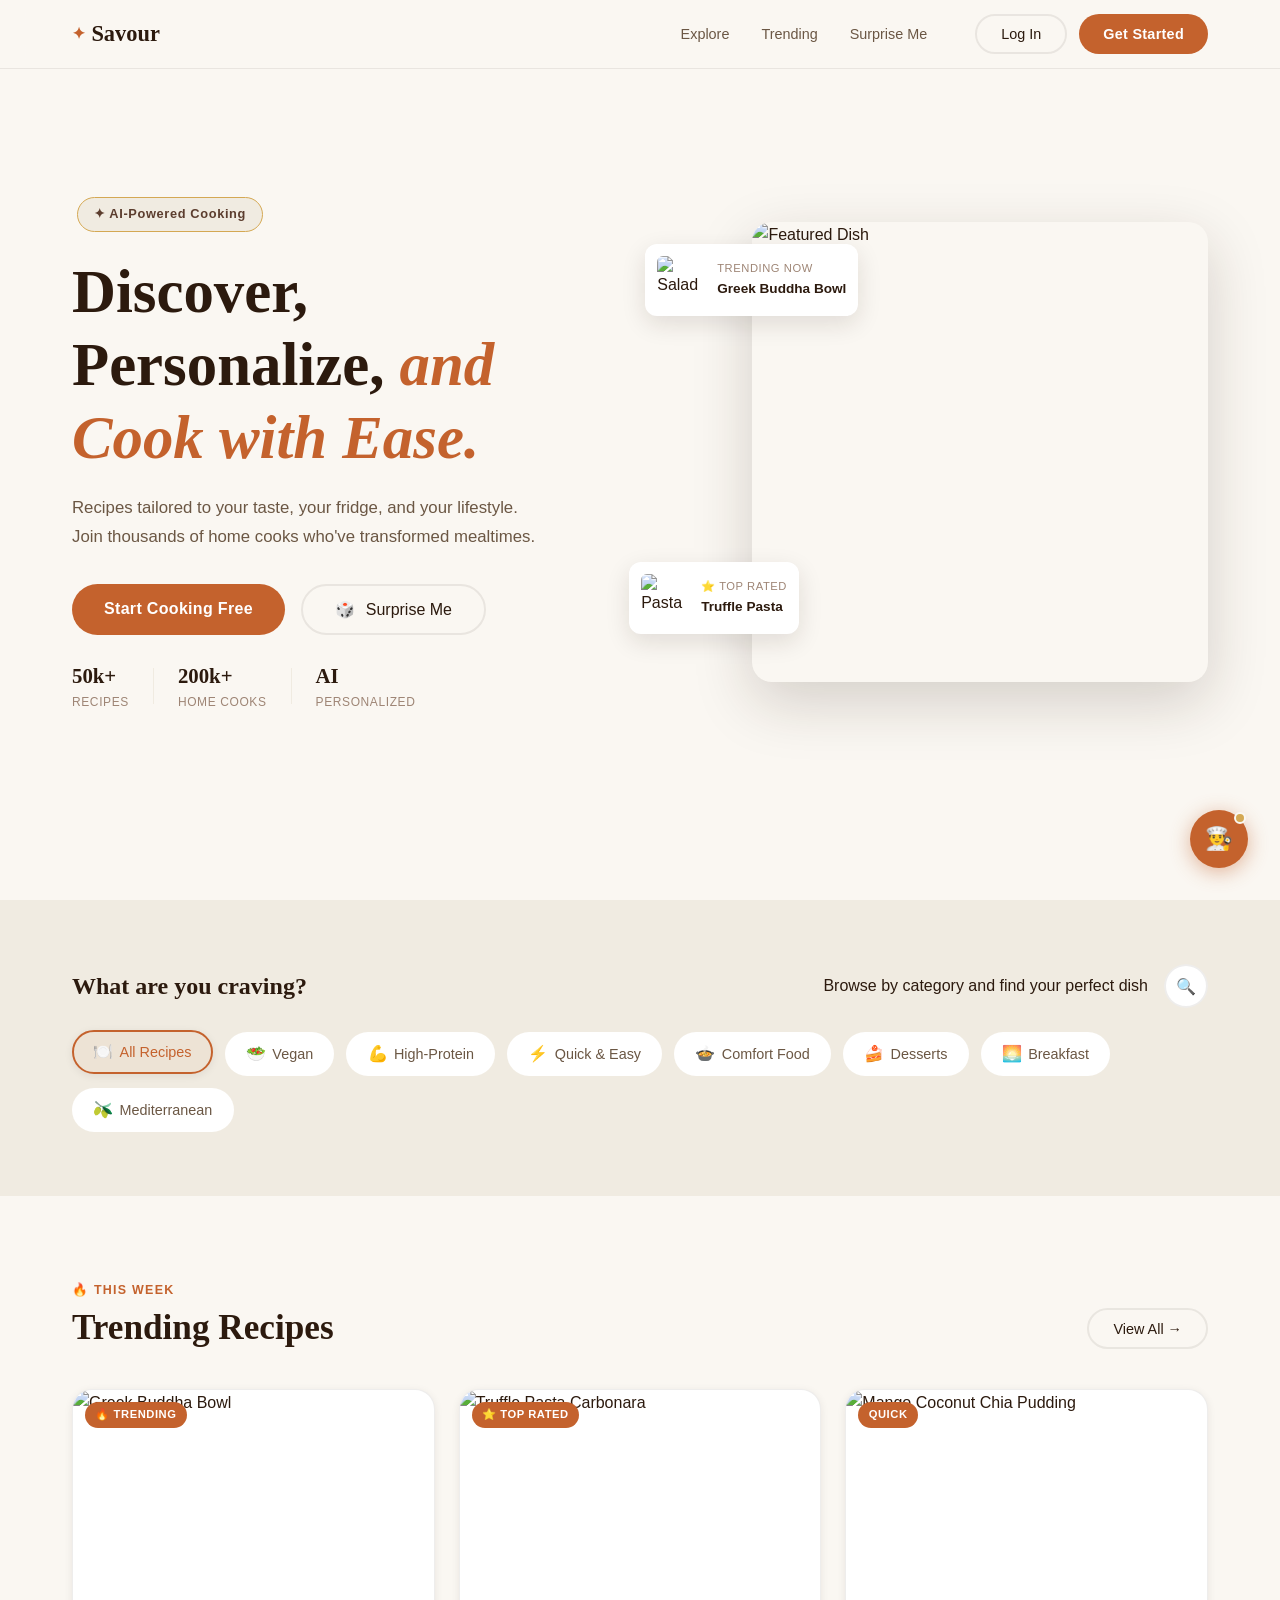
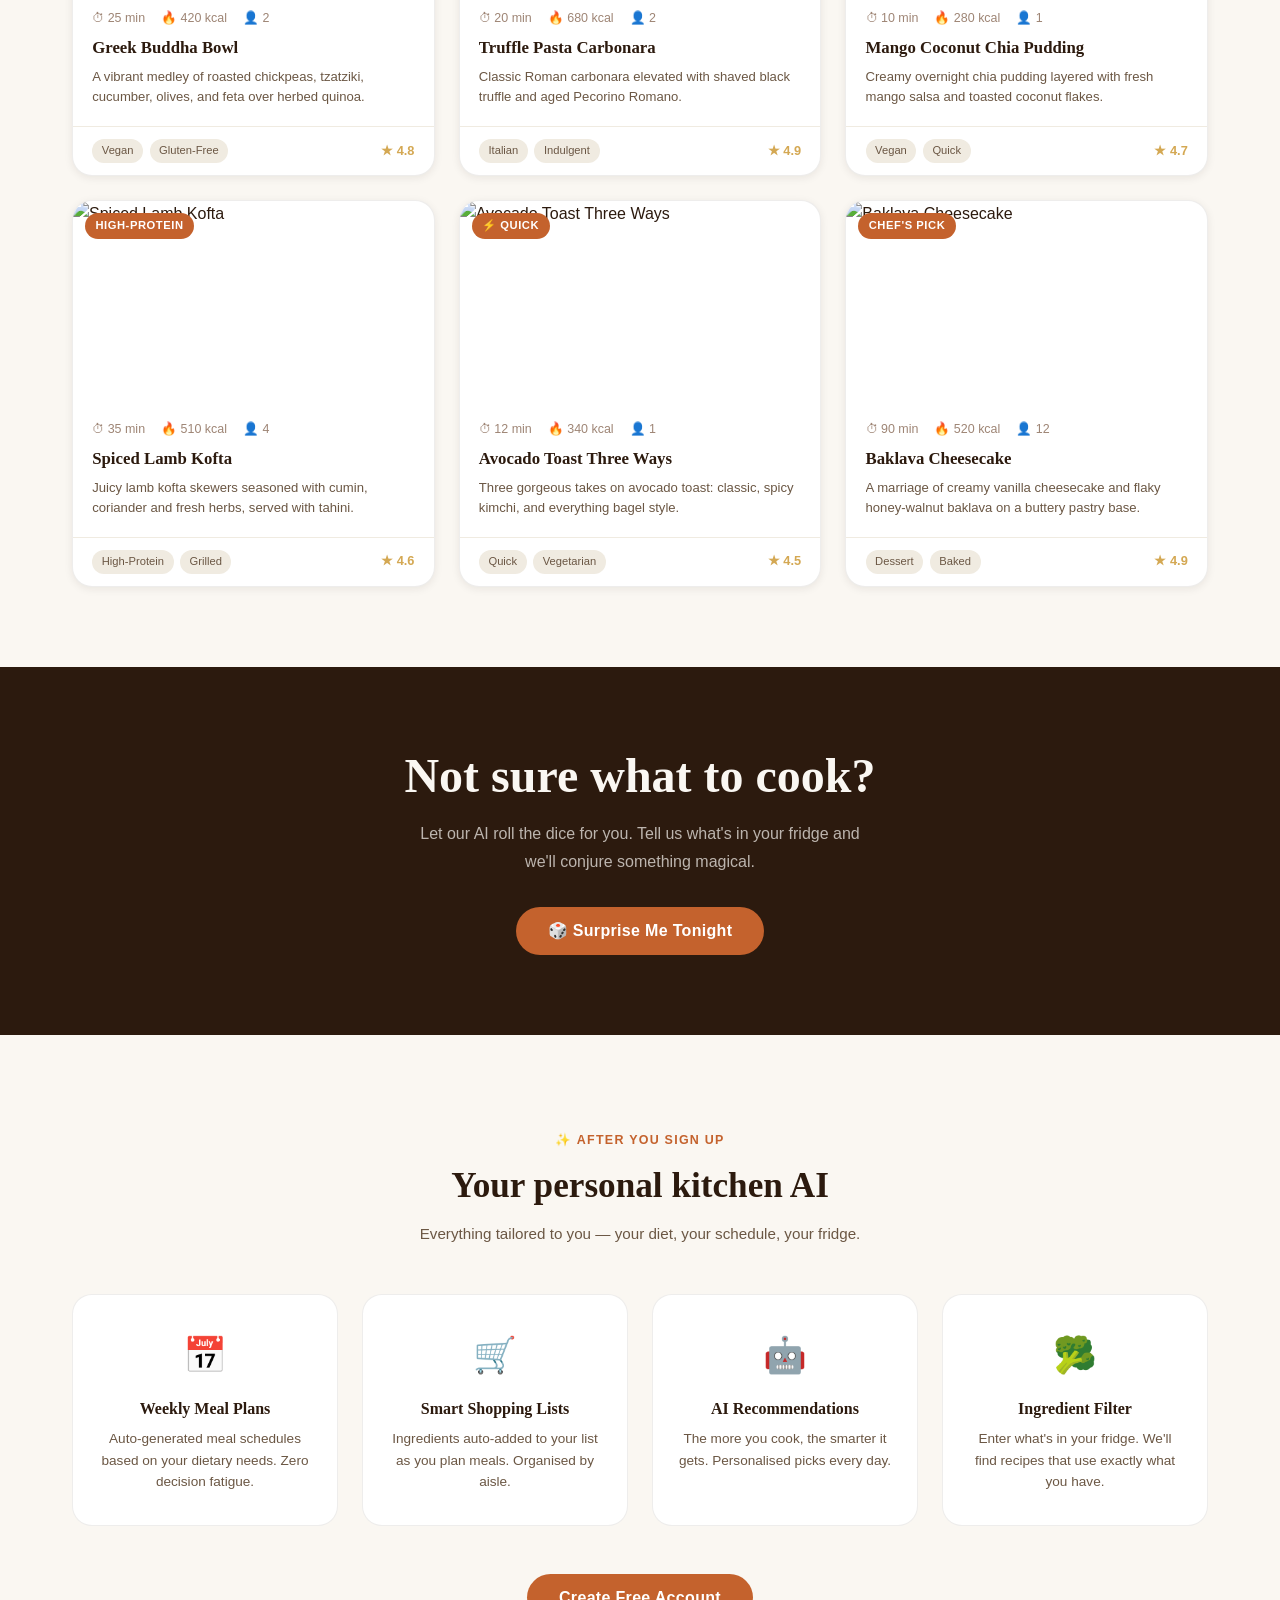
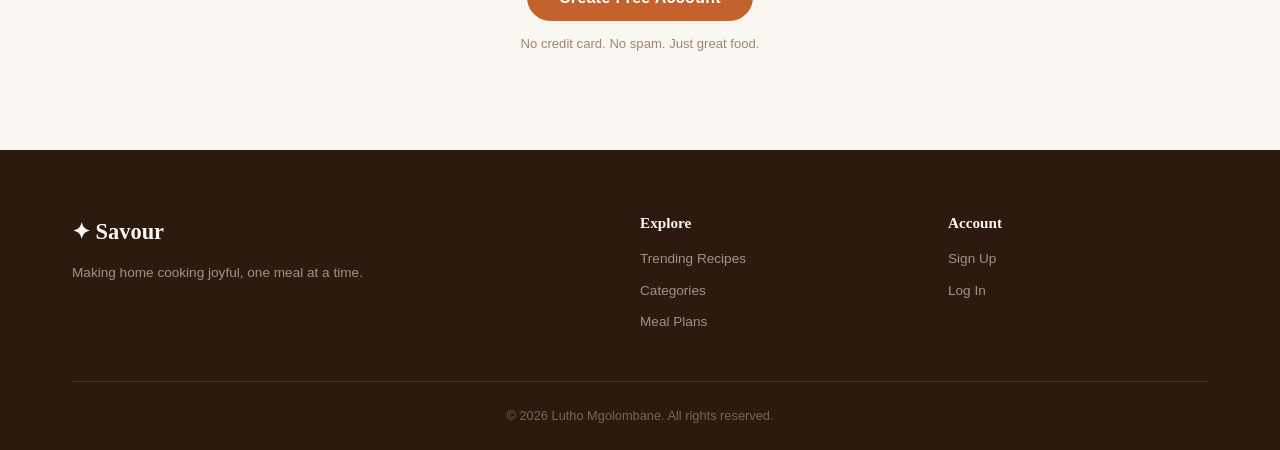
==== commit 46de63ca: "removed unwanted addiitions" ====
--- a/index.html
+++ b/index.html
@@ -4,30 +4,11 @@
   <meta charset="UTF-8" />
   <meta name="viewport" content="width=device-width, initial-scale=1.0"/>
   <title>Savour — Discover, Personalize & Cook</title>
-
-  <!--
-    LOAD ORDER — CSS
-    Rule: most general → most specific.
-    base.css has variables & reset that EVERYTHINGdiv class="search-widget" id="searchWidget">
-            <button class="search-trigger" id="searchTrigger" aria-label="Open search">🔍</button>
-            <div class="search-bar">
-              <input
-                type="text"
-                class="search-input"
-                id="searchInput"
-                placeholder="Search recipes or ingredients..."
-                aria-label="Search recipes"
-              />
-              <button class="search-close" id="searchClose" aria-label="Close search">✕</button>
-            </div>
-          </div> else depends on.
-    If layout.css loaded before base.css, the var(--cream) references
-    wouldn't resolve and the whole design would collapse.
-  -->
   <link rel="stylesheet" href="css/base.css" />
   <link rel="stylesheet" href="css/layout.css" />
   <link rel="stylesheet" href="css/components.css" />
   <link rel="stylesheet" href="css/modal.css" />
+  <link rel="stylesheet" href="css/recipes.css"/>
   <link rel="stylesheet" href="css/chat.css" />
   <link href="https://fonts.googleapis.com/css2?family=Playfair+Display:ital,wght@0,400;0,700;1,400&family=DM+Sans:wght@300;400;500;600&display=swap" rel="stylesheet"/>
 </head>
@@ -223,7 +204,7 @@
         </div>
       </div>
       <div class="footer-bottom">
-        <p>© 2025 Lutho Mgolombane. All rights reserved.</p>
+        <p>© 2026 Lutho Mgolombane. All rights reserved.</p>
       </div>
     </div>
   </footer>
@@ -278,21 +259,7 @@
     </div>
   </div>
 
-  <!--
-    JS LOAD ORDER — read this carefully.
-
-    data.js    → RECIPES array. No dependencies.
-    state.js   → AppState object. No dependencies.
-    recipes.js → needs RECIPES + AppState
-    modal.js   → needs AppState
-    surprise.js → needs RECIPES
-    navbar.js  → no shared dependencies
-    app.js     → calls .init() on ALL of the above. Must be LAST.
-
-    Breaking this order = "X is not defined" errors.
-    This is what Webpack/Vite solve automatically with ES Modules.
-    We do it manually here so you understand the WHY.
-  -->
+  
   <script src="js/data.js"></script>
   <script src="js/state.js"></script>
   <script src="js/recipes.js"></script>
@@ -300,6 +267,7 @@
   <script src="js/surprise.js"></script>
   <script src="js/navbar.js"></script>
   <script src="js/chat.js"></script>
+  <script src="js/recipes-page.js"></script>
   <script src="js/app.js"></script>
 
 </body>
--- a/css/layout.css
+++ b/css/layout.css
@@ -128,7 +128,7 @@
   display: flex;
   gap: 1rem;
   flex-wrap: wrap;
-  margin-bottom: 2.5rem;
+  margin-bottom: 1.5rem;
   animation: fadeSlideUp 0.9s ease forwards;
 }
 
